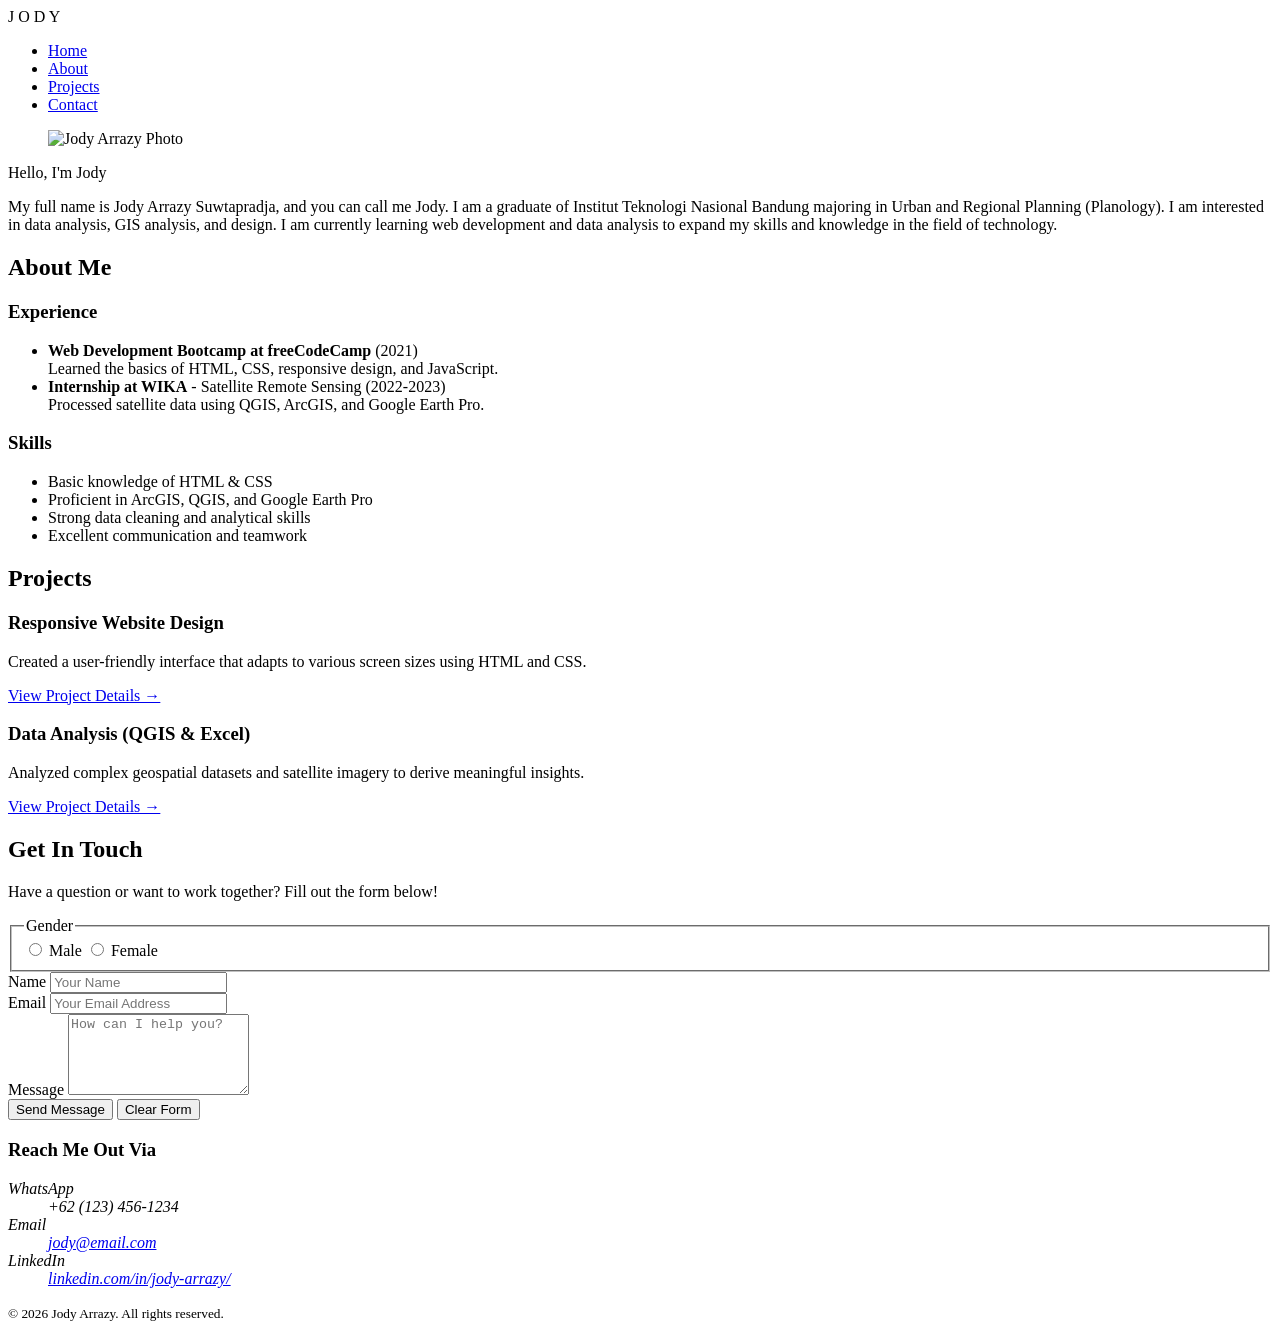
==== docs/index.html @ 4e0180b5 "tidying folder and file naming" ====
<!DOCTYPE html>
<html lang="en">
<head>
    <meta charset="UTF-8">
    <meta name="viewport" content="width=device-width, initial-scale=1.0">
    <title>Portfolio | Jody Arrazy</title>
    
    <link href="https://fonts.googleapis.com/css2?family=Inter:wght@300;400;600;700&display=swap" rel="stylesheet">
    <link href="https://fonts.googleapis.com/css2?family=Playwrite+IE:wght@100..400&display=swap" rel="stylesheet">
    
    <link rel="stylesheet" href="index.css">
</head>

<body>

    <header>
        <div class="logo">J O D Y</div>
        <nav aria-label="Main Navigation">    
            <ul>
                <li><a href="#home">Home</a></li>
                <li><a href="#about">About</a></li>
                <li><a href="#projects">Projects</a></li>
                <li><a href="#contact">Contact</a></li>
            </ul>
        </nav>
    </header>

    <main>
        <section id="home" aria-labelledby="home-heading">
            
            <figure>
                <img src="image.jpg" alt="Jody Arrazy Photo" class="profile-pic">
            </figure>
            <p class="subtitle">Hello, I'm Jody</p>

            <p class="bio-text">
                My full name is Jody Arrazy Suwtapradja, and you can call me Jody. I am a graduate of Institut Teknologi Nasional Bandung majoring in Urban and Regional Planning (Planology). 
                I am interested in data analysis, GIS analysis, and design. I am currently learning web development and 
                data analysis to expand my skills and knowledge in the field of technology.
            </p>
        </section>

        <section id="about" aria-labelledby="about-heading">
            <h2 id="about-heading">About Me</h2>
            <div class="about-container">
                <article class="about-box">
                    <h3>Experience</h3>
                    <ul>
                        <li>
                            <strong>Web Development Bootcamp at freeCodeCamp</strong> (2021)
                            <br>Learned the basics of HTML, CSS, responsive design, and JavaScript.
                        </li>
                        <li>
                            <strong>Internship at WIKA</strong> - Satellite Remote Sensing (2022-2023)
                            <br>Processed satellite data using QGIS, ArcGIS, and Google Earth Pro.
                        </li>
                    </ul>
                </article>

                <article class="about-box">
                    <h3>Skills</h3>
                    <ul>
                        <li>Basic knowledge of HTML & CSS</li>
                        <li>Proficient in ArcGIS, QGIS, and Google Earth Pro</li>
                        <li>Strong data cleaning and analytical skills</li>
                        <li>Excellent communication and teamwork</li>
                    </ul>
                </article>
            </div>
        </section>

        <section id="projects" aria-labelledby="projects-heading">
            <h2 id="projects-heading">Projects</h2>
            <div class="project-grid">
                <article class="project-card">
                    <h3>Responsive Website Design</h3>
                    <p>Created a user-friendly interface that adapts to various screen sizes using HTML and CSS.</p>
                    <a href="#" class="project-link">View Project Details &rarr;</a>
                </article>
                
                <article class="project-card">
                    <h3>Data Analysis (QGIS & Excel)</h3>
                    <p>Analyzed complex geospatial datasets and satellite imagery to derive meaningful insights.</p>
                    <a href="#" class="project-link">View Project Details &rarr;</a>
                </article>
            </div>
        </section>

        <section id="contact" aria-labelledby="contact-heading">
            <h2 id="contact-heading">Get In Touch</h2>
            <div class="contact-wrapper">
                <p>Have a question or want to work together? Fill out the form below!</p>
                
                <form action="#" method="POST">
                    <div class="form-group">
                        <fieldset>
                            <legend>Gender</legend>
                            <label class="radio-group" for="male">
                                <input type="radio" id="male" name="gender" value="male"> Male
                            </label>
                            <label class="radio-group" for="female">
                                <input type="radio" id="female" name="gender" value="female"> Female
                            </label>
                        </fieldset>
                    </div>

                    <div class="form-group">
                        <label for="name">Name</label>
                        <input type="text" id="name" name="name" placeholder="Your Name" required>
                    </div>

                    <div class="form-group">
                        <label for="email">Email</label>
                        <input type="email" id="email" name="email" placeholder="Your Email Address" required>
                    </div>

                    <div class="form-group">
                        <label for="message">Message</label>
                        <textarea id="message" name="message" rows="5" placeholder="How can I help you?" required></textarea>
                    </div>

                    <div class="button-group">
                        <button type="submit">Send Message</button> 
                        <button type="reset">Clear Form</button>
                    </div>
                </form>
            </div>
        </section>
    </main>

    <footer>
        <div class="footer-content">
            <h3>Reach Me Out Via</h3>
            <address>
                <dl class="contact-list">
                    <div class="contact-item">
                        <dt>WhatsApp</dt>
                        <dd>+62 (123) 456-1234</dd>
                    </div>
                    <div class="contact-item">
                        <dt>Email</dt>
                        <dd><a href="mailto:jody@email.com">jody@email.com</a></dd>
                    </div>
                    <div class="contact-item">
                        <dt>LinkedIn</dt>
                        <dd><a href="https://linkedin.com/in/jody-arrazy/" target="_blank" rel="noopener noreferrer">linkedin.com/in/jody-arrazy/</a></dd>
                    </div>
                </dl>
            </address>
        </div>
        <p class="copyright"><small>&copy; 2026 Jody Arrazy. All rights reserved.</small></p>
    </footer>

</body>
</html>
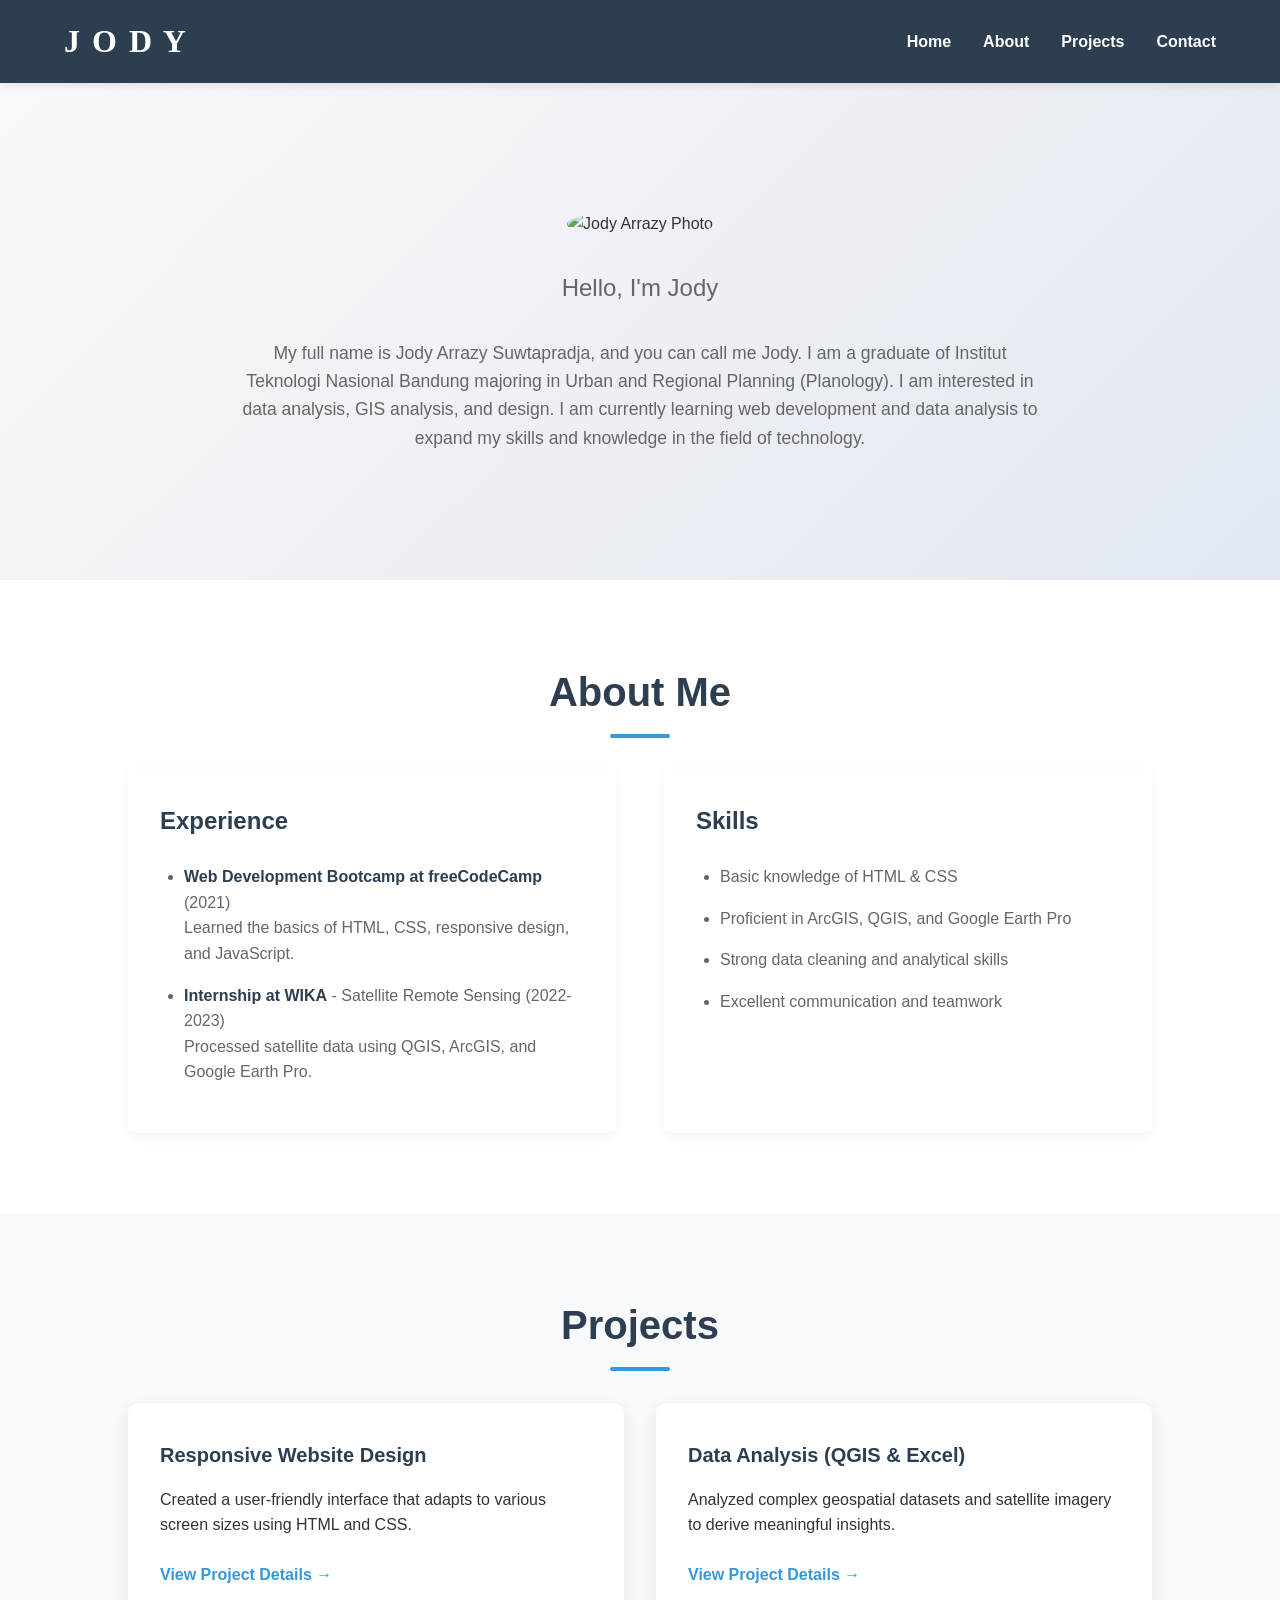
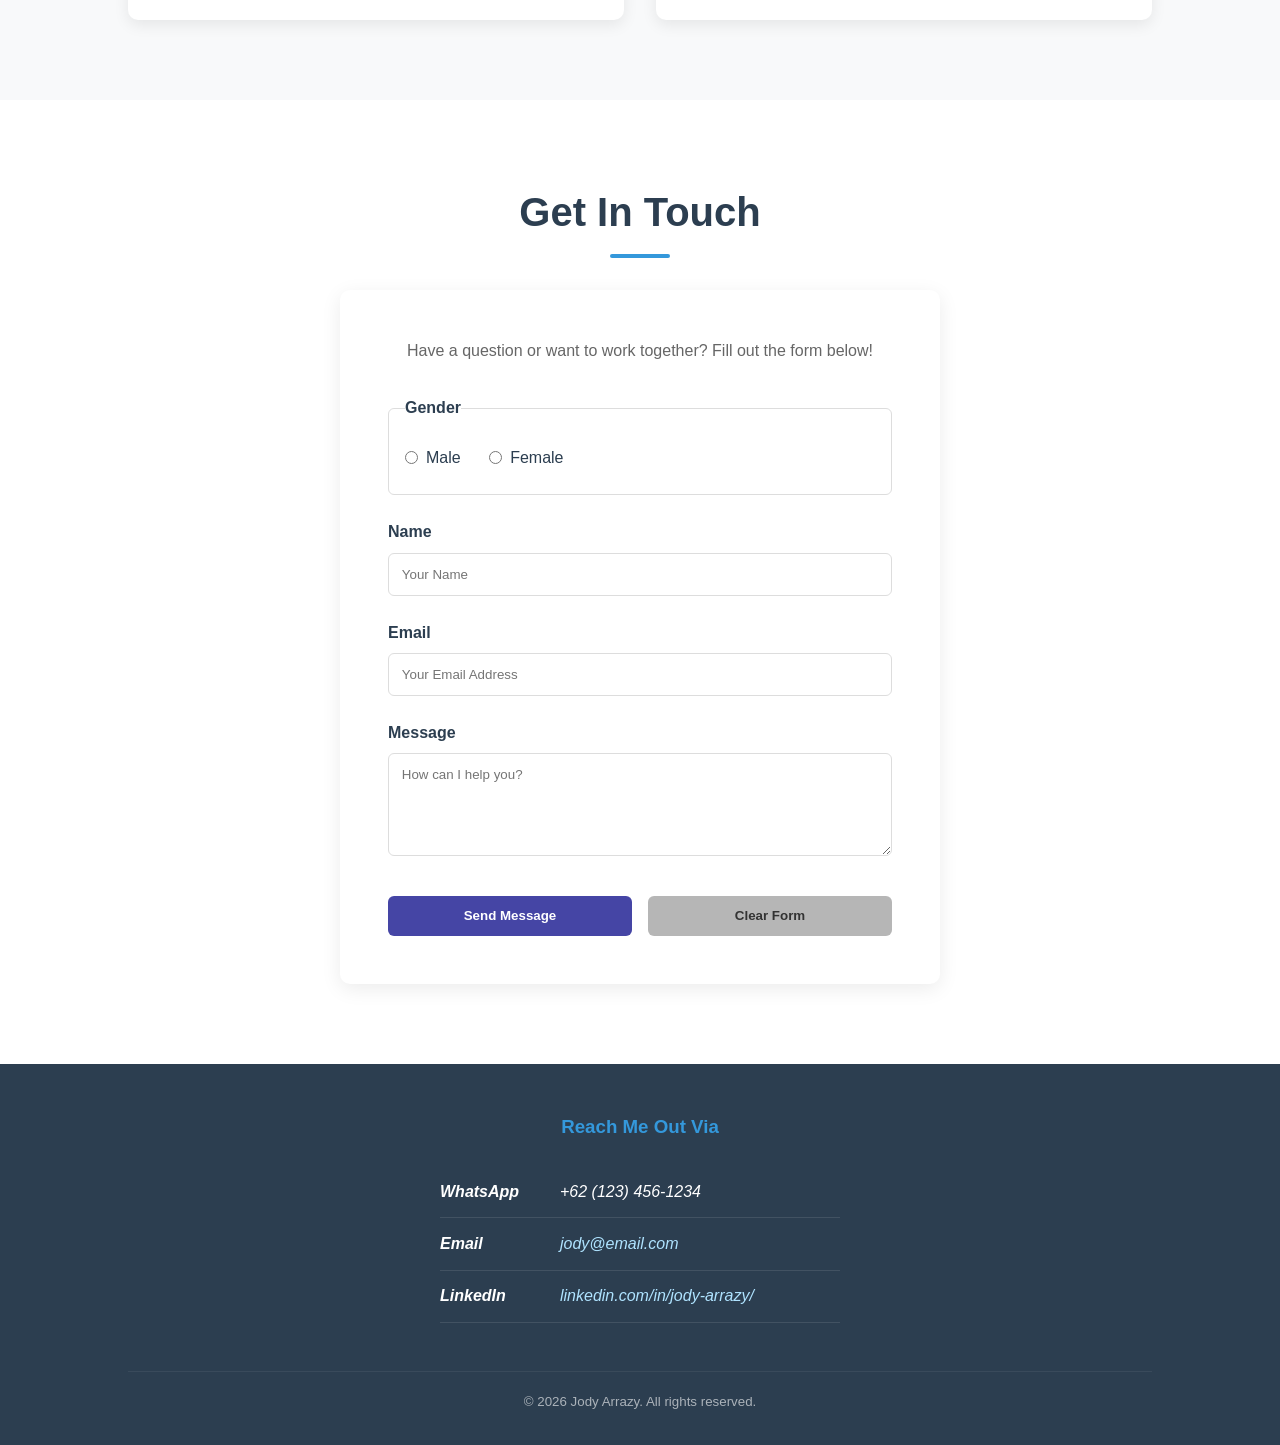
==== commit 6bebf909: "update link index.css" ====
--- a/docs/index.html
+++ b/docs/index.html
@@ -8,7 +8,7 @@
     <link href="https://fonts.googleapis.com/css2?family=Inter:wght@300;400;600;700&display=swap" rel="stylesheet">
     <link href="https://fonts.googleapis.com/css2?family=Playwrite+IE:wght@100..400&display=swap" rel="stylesheet">
     
-    <link rel="stylesheet" href="index.css">
+    <link rel="stylesheet" href="css/index.css">
 </head>
 
 <body>
--- a/docs/css/index.css
+++ b/docs/css/index.css
@@ -0,0 +1,425 @@
+/* --- GLOBAL THEME & VARIABLES --- */
+:root {
+    --primary-color: #2c3e50;
+    --secondary-color: #3498db;
+    --bg-light: #f8f9fa;
+    --bg-white: #ffffff;
+    --text-main: #333333;
+    --text-muted: #666666;
+    --transition: all 0.3s ease;
+}
+
+* {
+    box-sizing: border-box;
+    margin: 0;
+    padding: 0;
+}
+
+html {
+  scroll-behavior: smooth;
+}
+
+body {
+    font-family: 'Inter', sans-serif;
+    line-height: 1.6;
+    color: var(--text-main);
+    background-color: var(--bg-white);
+}
+
+/* --- Header dan Navigasi --- */
+header {
+    background-color: var(--primary-color);
+    color: white;
+    padding: 1rem 5%;
+    display: flex;
+    justify-content: space-between;
+    align-items: center;
+    position: sticky;
+    top: 0;
+    z-index: 1000;
+    box-shadow: 0 2px 10px rgba(0,0,0,0.1);
+}
+
+.logo {
+    font-family:'playwrite IE', serif;
+    font-weight: 700;
+    font-size: 2rem;
+    letter-spacing: 2px;
+}
+
+nav ul {
+    list-style: none;
+    display: flex;
+    gap: 2rem;
+}
+
+nav a {
+    color: white;
+    text-decoration: none;
+    font-weight: 600;
+    transition: var(--transition);
+}
+
+nav a:hover {
+    color: var(--secondary-color);
+}
+
+/* --- Section --- */
+section {
+    padding: 5rem 10%;
+}
+
+h2 {
+    font-size: 2.5rem;
+    color: var(--primary-color);
+    margin-bottom: 2rem;
+    text-align: center;
+    position: relative;
+}
+
+h2::after {
+    content: '';
+    display: block;
+    width: 60px;
+    height: 4px;
+    background: var(--secondary-color);
+    margin: 10px auto 0;
+    border-radius: 2px;
+}
+
+/* --- Styling Home page --- */
+#home {
+    background: linear-gradient(135deg, var(--bg-light) 0%, #e2e8f0 100%);
+    text-align: center;
+    padding: 8rem 10%;
+}
+
+#home h1 {
+    font-size: 3.5rem;
+    color: var(--primary-color);
+    margin-bottom: 0.5rem;
+}
+
+.subtitle {
+    font-size: 1.5rem;
+    color: var(--text-muted);
+    margin-bottom: 2rem;
+}
+
+.profile-pic {
+    width: 220px;
+    height: 220px;
+    border-radius: 50%;
+    object-fit: cover;
+    margin-bottom: 2rem;
+}
+
+.bio-text {
+    max-width: 800px;
+    margin: 0 auto;
+    font-size: 1.1rem;
+    color: var(--text-muted);
+}
+
+/* --- Bagian About me --- */
+.about-container {
+    display: flex;
+    gap: 3rem;
+    flex-wrap: wrap;
+}
+
+.about-box {
+    flex: 1;
+    min-width: 300px;
+    background: var(--bg-white);
+    padding: 2rem;
+    border-radius: 10px;
+    box-shadow: 0 4px 15px rgba(0,0,0,0.05);
+}
+
+.about-box h3 {
+    color: var(--primary-color);
+    margin-bottom: 1.5rem;
+    font-size: 1.5rem;
+}
+
+.about-box ul {
+    padding-left: 1.5rem;
+    color: var(--text-muted);
+}
+
+.about-box li { margin-bottom: 1rem; }
+.about-box li strong { color: var(--primary-color); }
+
+/* --- Bagian Projects --- */
+#projects {
+    background-color: var(--bg-light);
+}
+
+.project-grid {
+    display: grid;
+    grid-template-columns: repeat(auto-fit, minmax(300px, 1fr));
+    gap: 2rem;
+}
+
+.project-card {
+    background: var(--bg-white);
+    padding: 2rem;
+    border-radius: 10px;
+    box-shadow: 0 5px 15px rgba(0,0,0,0.08);
+    transition: var(--transition);
+    border-top: 4px solid transparent;
+}
+
+.project-card:hover {
+    transform: translateY(-10px);
+    border-top: 4px solid var(--secondary-color);
+    box-shadow: 0 15px 30px rgba(0,0,0,0.15);
+}
+
+.project-card h3 {
+    font-size: 1.25rem;
+    color: var(--primary-color);
+    margin-bottom: 1rem;
+}
+
+.project-link {
+    display: inline-block;
+    margin-top: 1.5rem;
+    color: var(--secondary-color);
+    text-decoration: none;
+    font-weight: 600;
+    transition: var(--transition);
+}
+
+.project-link:hover {
+    color: var(--primary-color);
+}
+
+/* --- Bagian contact --- */
+.contact-wrapper {
+    max-width: 600px;
+    margin: 0 auto;
+    background: var(--bg-white);
+    padding: 3rem;
+    border-radius: 10px;
+    box-shadow: 0 5px 20px rgba(0,0,0,0.08);
+}
+
+.contact-wrapper p {
+    text-align: center;
+    margin-bottom: 2rem;
+    color: var(--text-muted);
+}
+
+.form-group {
+    margin-bottom: 1.5rem;
+}
+
+label, legend {
+    display: block;
+    font-weight: 600;
+    margin-bottom: 0.5rem;
+    color: var(--primary-color);
+}
+
+fieldset {
+    border: 1px solid #ddd;
+    padding: 1rem;
+    border-radius: 6px;
+}
+
+.radio-group {
+    display: inline-flex;
+    align-items: center;
+    margin-right: 1.5rem;
+    font-weight: normal;
+}
+
+.radio-group input { margin-right: 0.5rem; }
+
+input[type="text"],
+input[type="email"],
+textarea {
+    width: 100%;
+    padding: 0.8rem;
+    border: 1px solid #ddd;
+    border-radius: 6px;
+    font-family: inherit;
+    transition: var(--transition);
+}
+
+input:focus,
+textarea:focus {
+    outline: none;
+    border-color: var(--secondary-color);
+    box-shadow: 0 0 0 3px rgba(52, 152, 219, 0.2);
+}
+
+.button-group {
+    display: flex;
+    gap: 1rem;
+    margin-top: 2rem;
+}
+
+button {
+    padding: 0.8rem 1.5rem;
+    border: none;
+    border-radius: 6px;
+    font-weight: 600;
+    cursor: pointer;
+    transition: var(--transition);
+    flex: 1;
+}
+
+button[type="submit"] {
+    background: rgb(69, 69, 165);
+    color: white;
+}
+
+button[type="submit"]:hover {
+    background: #7b29b9;
+    transform: translateY(-2px);
+}
+
+button[type="reset"] {
+    background: rgba(138, 138, 138, 0.618);
+    color: var(--text-main);
+}
+
+button[type="reset"]:hover {
+    background: #7b29b9;
+    transform: translateY(-2px);
+}
+
+/* --- Footer dan Deskripsi --- */
+footer {
+    background: var(--primary-color);
+    color: white;
+    padding: 3rem 10% 2rem;
+}
+
+.footer-content {
+    text-align: center;
+    max-width: 400px;
+    margin: 0 auto;
+}
+
+.footer-content h3 {
+    margin-bottom: 1.5rem;
+    color: var(--secondary-color);
+}
+
+.contact-list {
+    text-align: left;
+}
+
+.contact-item {
+    display: flex;
+    padding: 0.8rem 0;
+    border-bottom: 1px solid rgba(255,255,255,0.1);
+}
+
+.contact-item dt {
+    width: 120px;
+    font-weight: 600;
+}
+
+.contact-item dd {
+    margin: 0;
+    flex: 1;
+}
+
+.contact-item a {
+    color: rgb(175, 227, 255);
+    text-decoration: none;
+    transition: var(--transition);
+}
+
+.contact-item a:hover {
+    color: rgb(207, 181, 59);
+}
+
+.copyright {
+    text-align: center;
+    margin-top: 3rem;
+    opacity: 0.6;
+    border-top: 1px solid rgba(255,255,255,0.1);
+    padding-top: 1rem;
+}
+
+/* Buat tablet */
+@media screen and (max-width: 768px) {
+    header {
+        flex-direction: column;
+        gap: 1rem;
+        padding: 1rem 5%;
+    }
+    
+    nav ul {
+        gap: 1.5rem;
+        flex-wrap: wrap;
+        justify-content: center;
+    }
+
+    section {
+        padding: 4rem 5%;
+    }
+
+    #home {
+        padding: 6rem 5% 4rem;
+    }
+
+    #home h1 {
+        font-size: 2.8rem;
+    }
+
+    h2 {
+        font-size: 2.2rem;
+    }
+
+    .about-container {
+        flex-direction: column;
+        gap: 2rem;
+    }
+}
+
+/* Buat hp (max-width: 480px) */
+@media screen and (max-width: 480px) {
+    #home h1 {
+        font-size: 2.2rem;
+    }
+
+    .subtitle {
+        font-size: 1.2rem;
+    }
+
+    .profile-pic {
+        width: 180px;
+        height: 180px;
+    }
+
+    .contact-wrapper {
+        padding: 2rem 1.5rem;
+    }
+
+    .button-group {
+        flex-direction: column;
+    }
+
+    .contact-item {
+        flex-direction: column;
+        gap: 0.2rem;
+    }
+
+    .contact-item dt {
+        width: auto;
+        color: var(--secondary-color);
+    }
+}
+
+@media screen and (prefers-reduced-motion: reduce) {
+  html {
+    scroll-behavior: auto;
+  }
+}
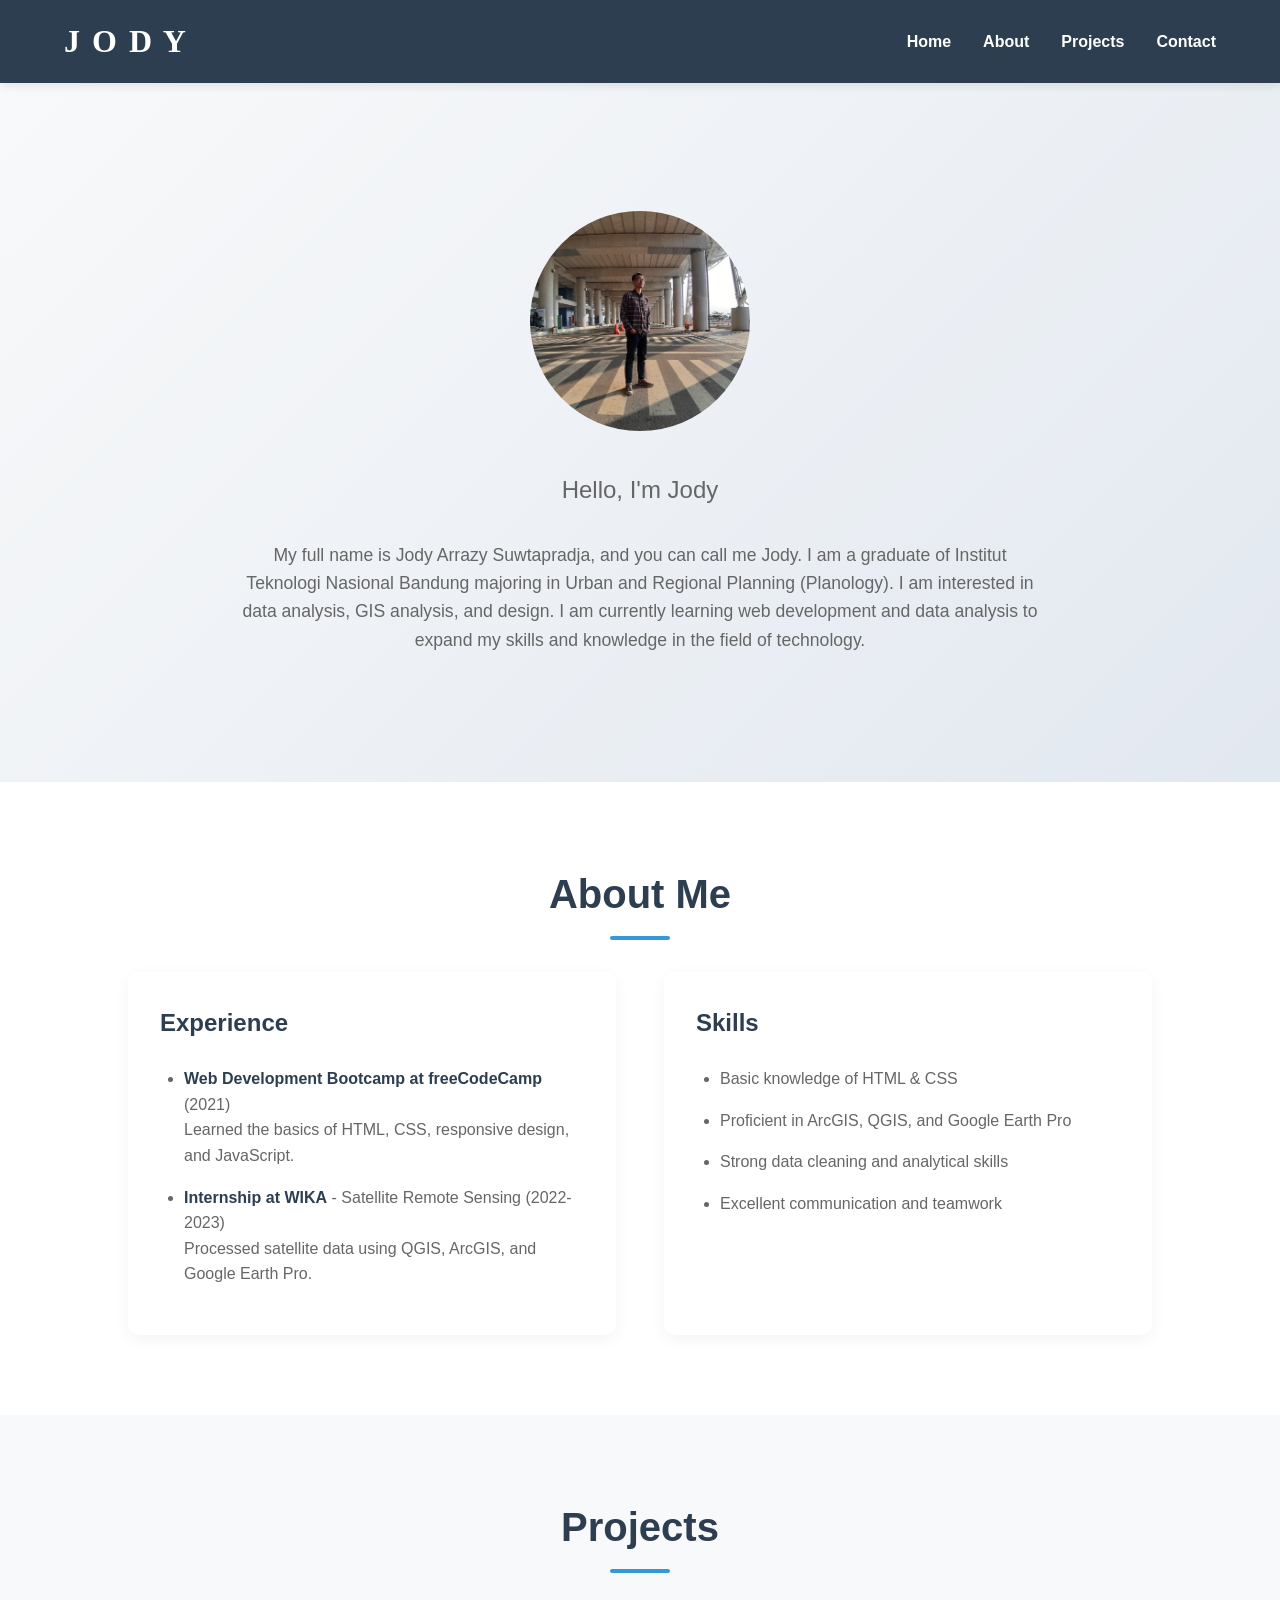
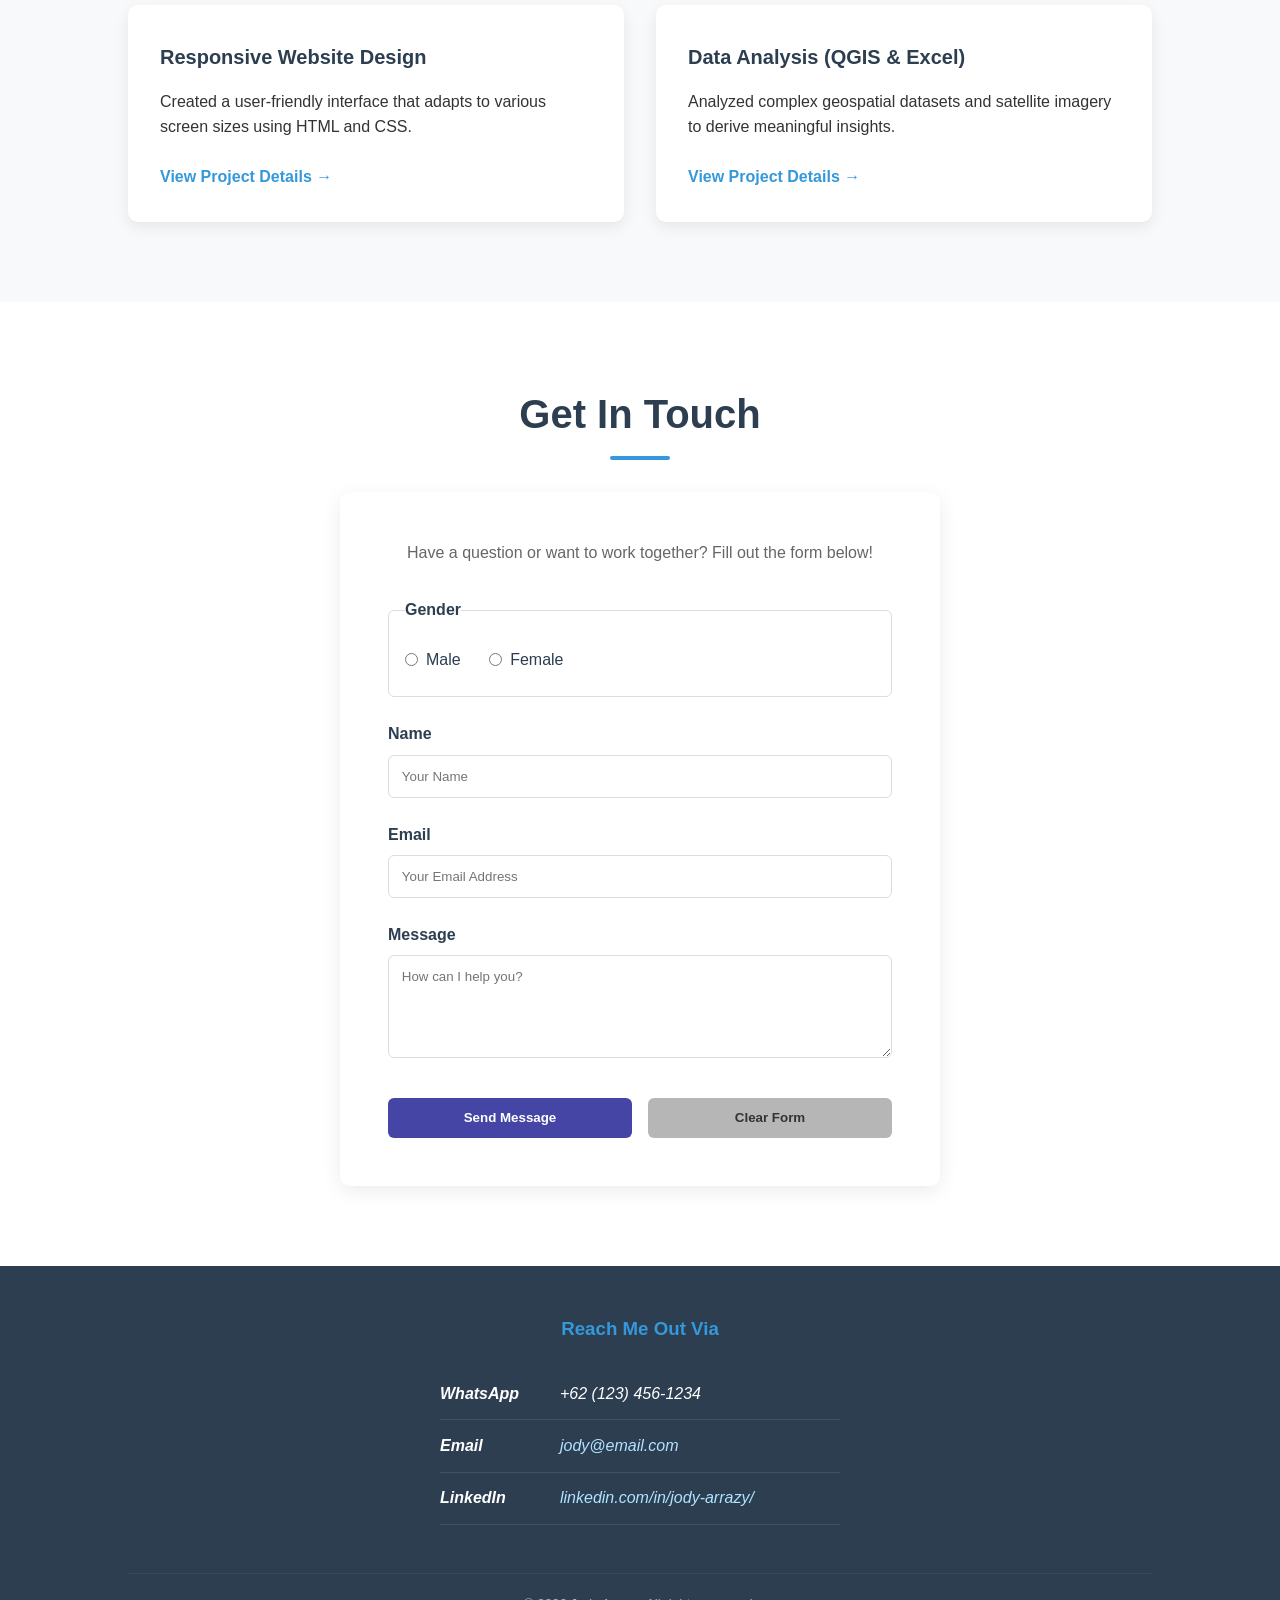
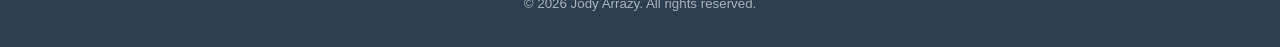
==== commit 231c892c: "update profile image" ====
--- a/docs/index.html
+++ b/docs/index.html
@@ -29,7 +29,7 @@
         <section id="home" aria-labelledby="home-heading">
             
             <figure>
-                <img src="image.jpg" alt="Jody Arrazy Photo" class="profile-pic">
+                <img src="assets/image.jpg" alt="Jody Arrazy Photo" class="profile-pic">
             </figure>
             <p class="subtitle">Hello, I'm Jody</p>
 
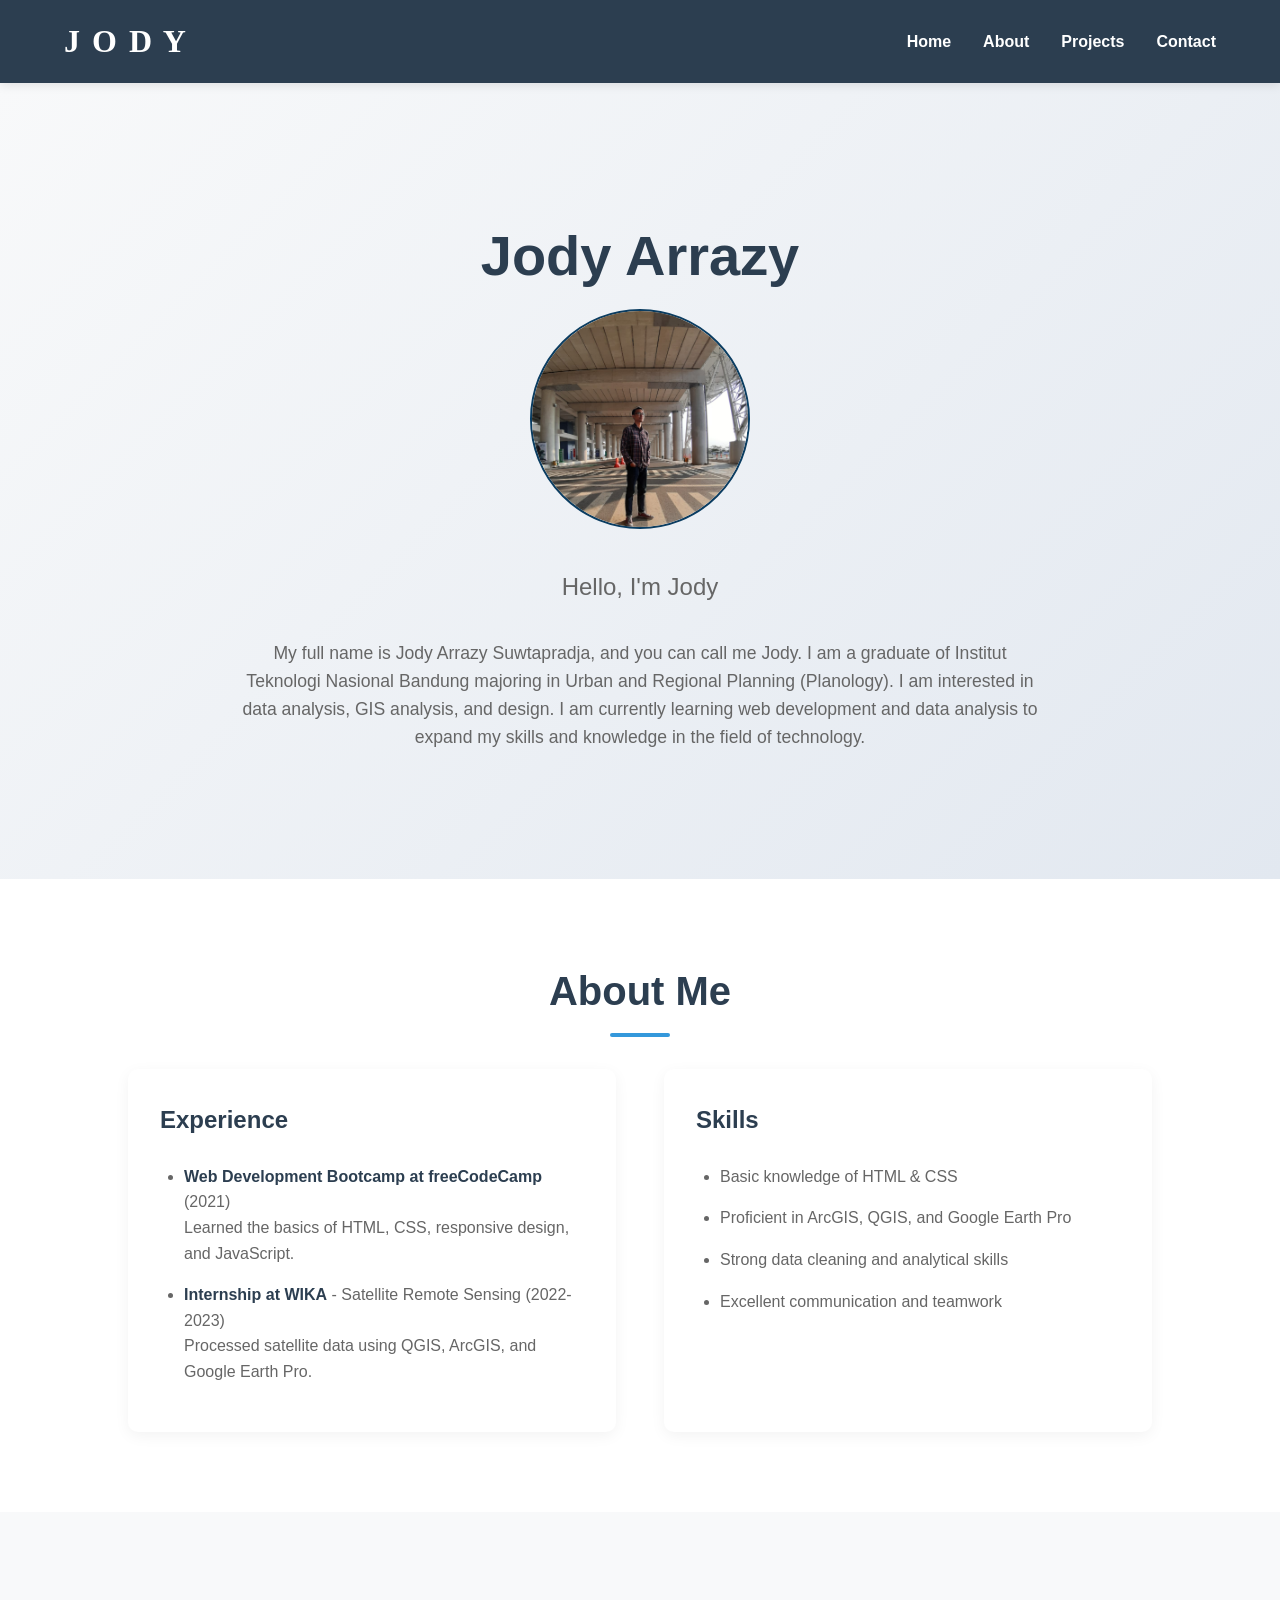
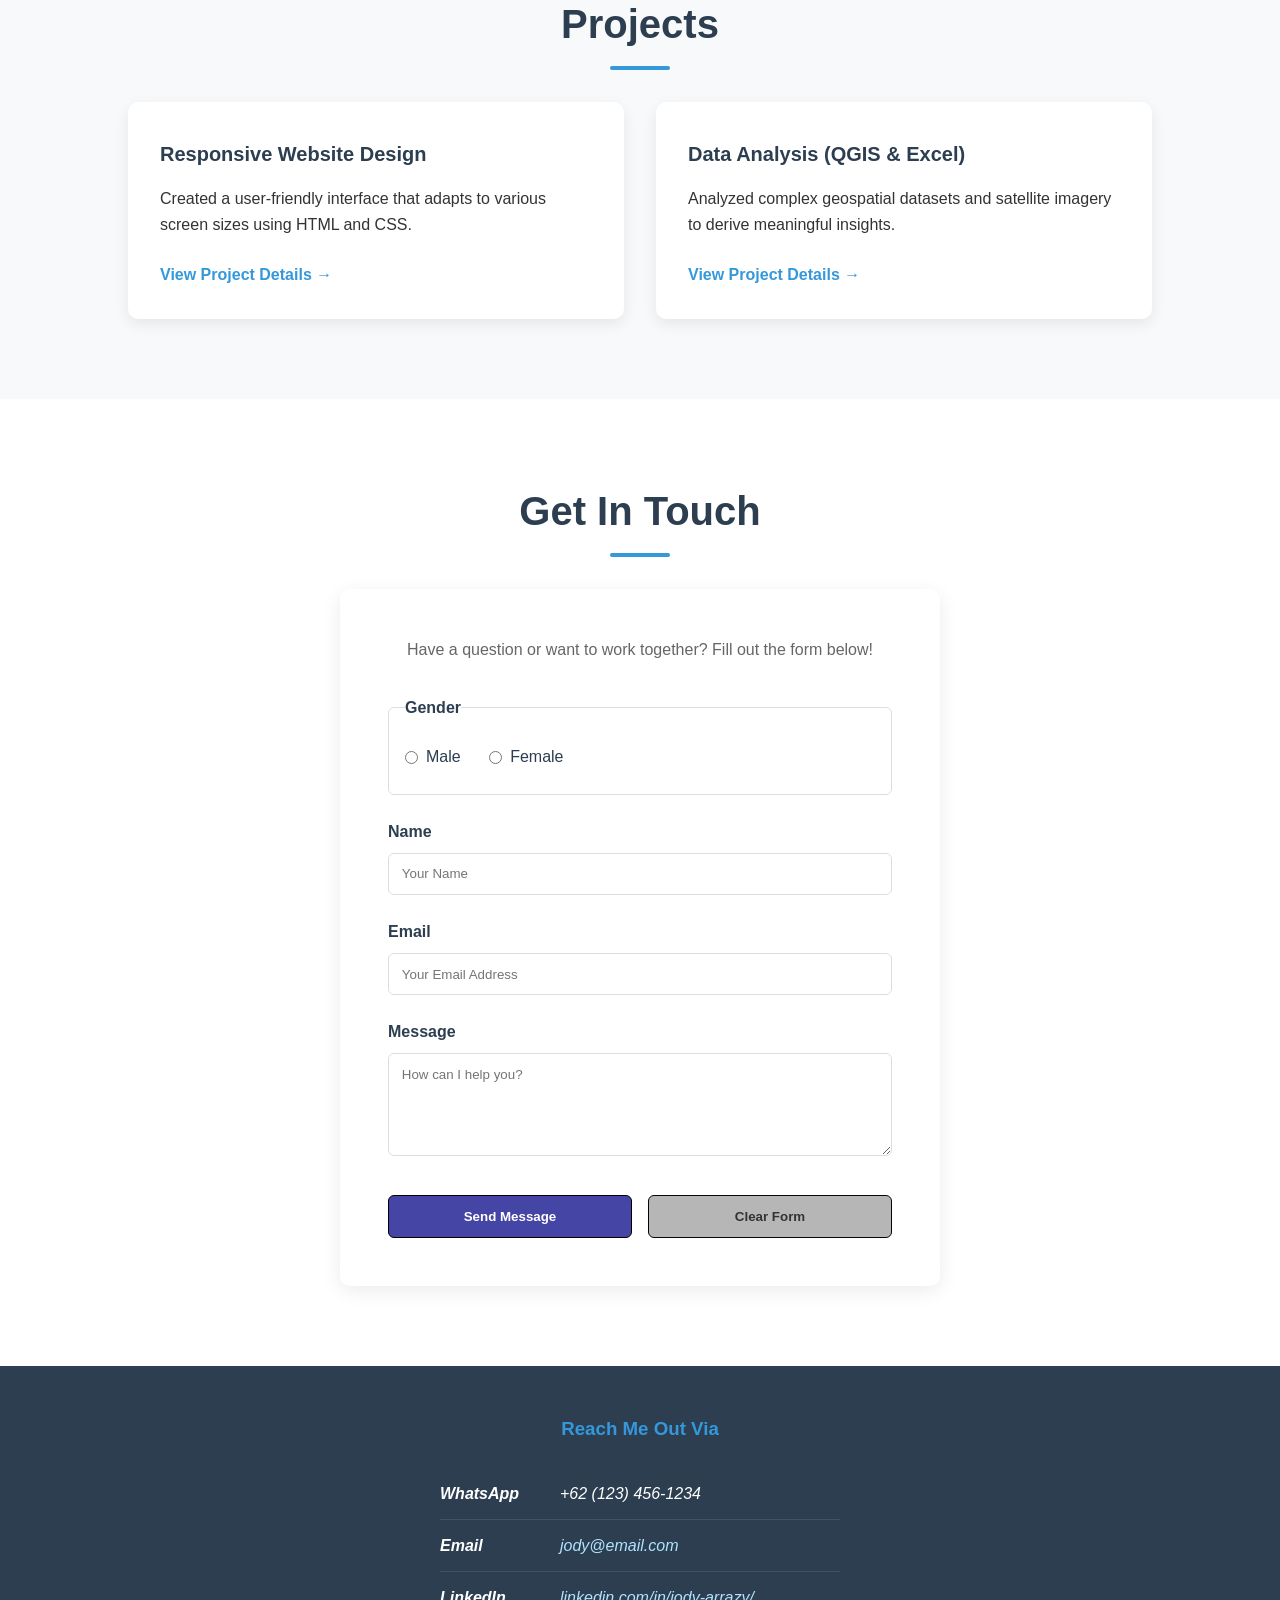
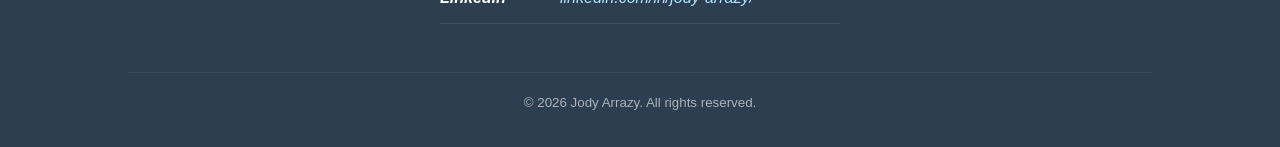
==== commit bbeb72ca: "upload new folder updating with new folder" ====
--- a/docs/index.html
+++ b/docs/index.html
@@ -26,8 +26,8 @@
     </header>
 
     <main>
-        <section id="home" aria-labelledby="home-heading">
-            
+        <section id="home" aria-labelledby="home-heading" >
+            <h1 id="home-heading">Jody Arrazy</h1>
             <figure>
                 <img src="assets/image.jpg" alt="Jody Arrazy Photo" class="profile-pic">
             </figure>
--- a/docs/css/index.css
+++ b/docs/css/index.css
@@ -111,7 +111,9 @@
     height: 220px;
     border-radius: 50%;
     object-fit: cover;
+    object-position: top;
     margin-bottom: 2rem;
+    border: 2px solid #0b3d61;
 }
 
 .bio-text {
@@ -275,6 +277,7 @@
 button[type="submit"] {
     background: rgb(69, 69, 165);
     color: white;
+    border: 1px solid #000000;
 }
 
 button[type="submit"]:hover {
@@ -285,6 +288,7 @@
 button[type="reset"] {
     background: rgba(138, 138, 138, 0.618);
     color: var(--text-main);
+    border: 1px solid #080404;
 }
 
 button[type="reset"]:hover {
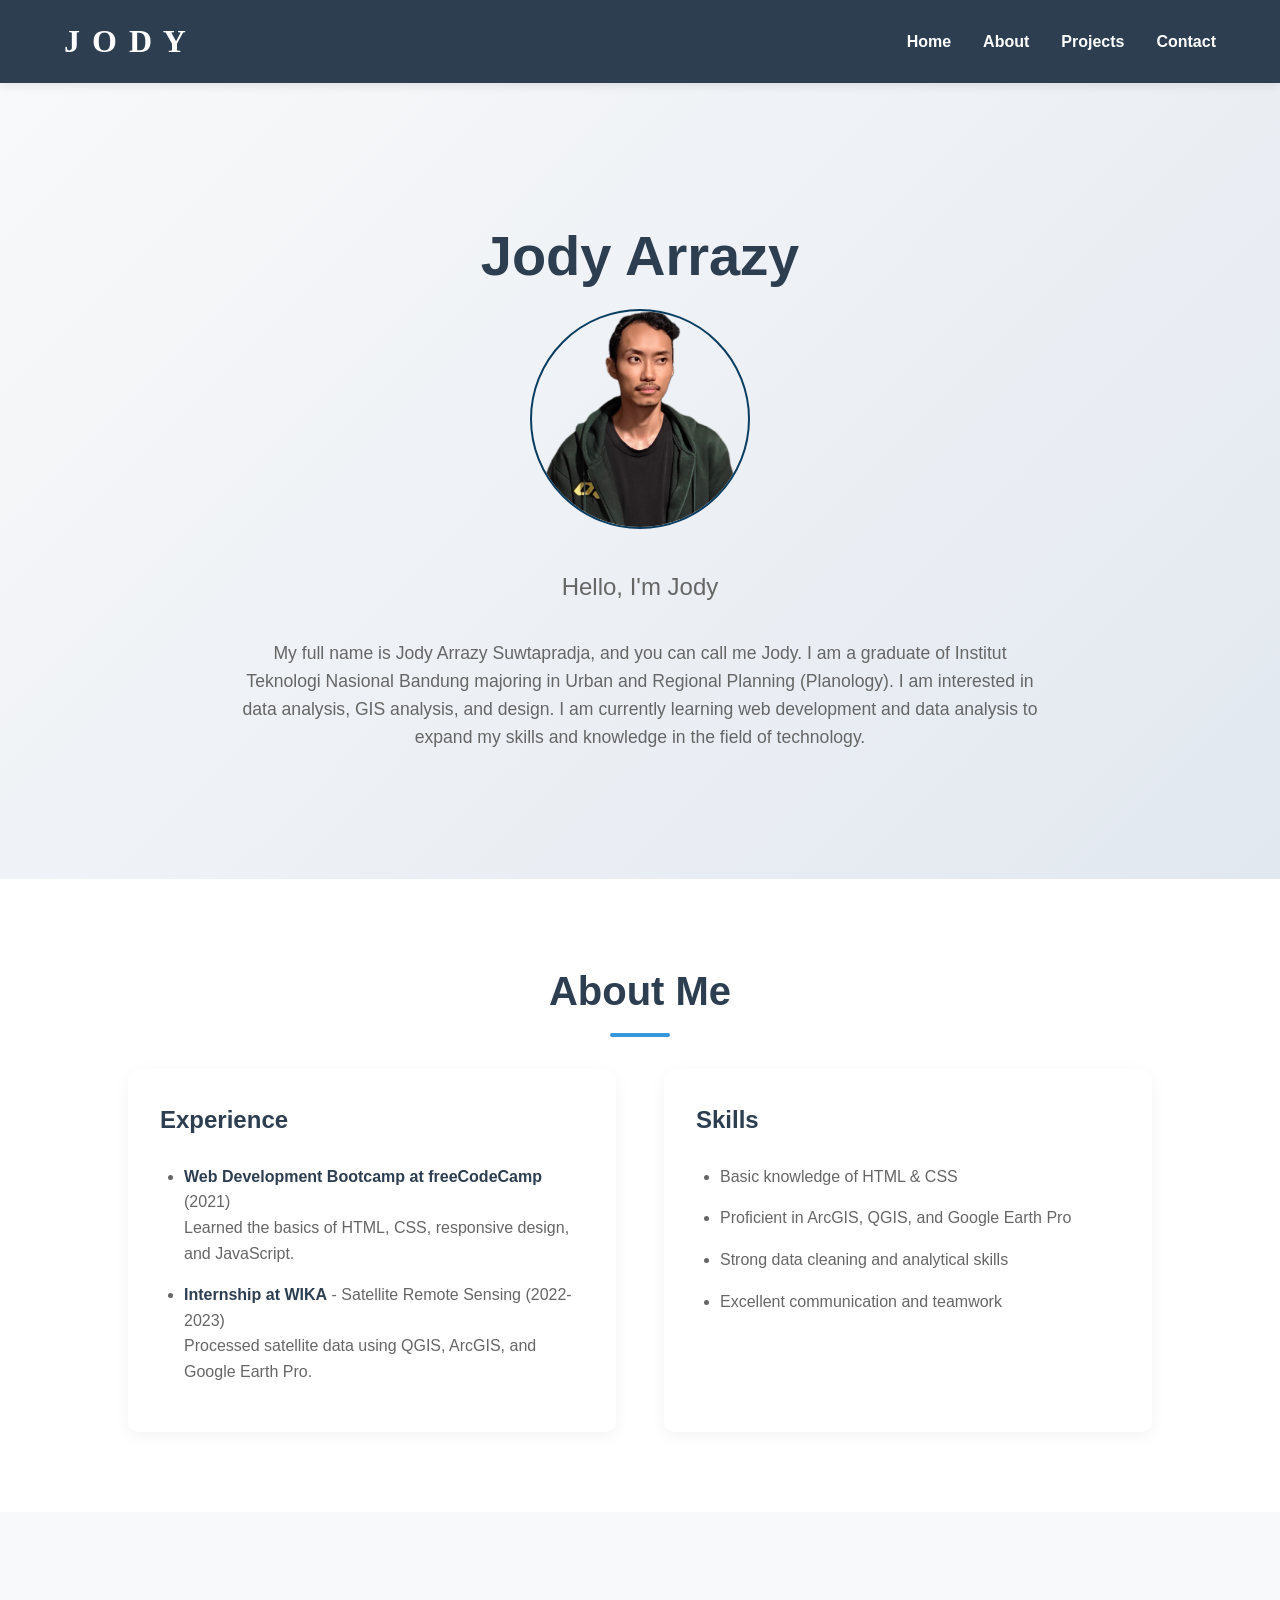
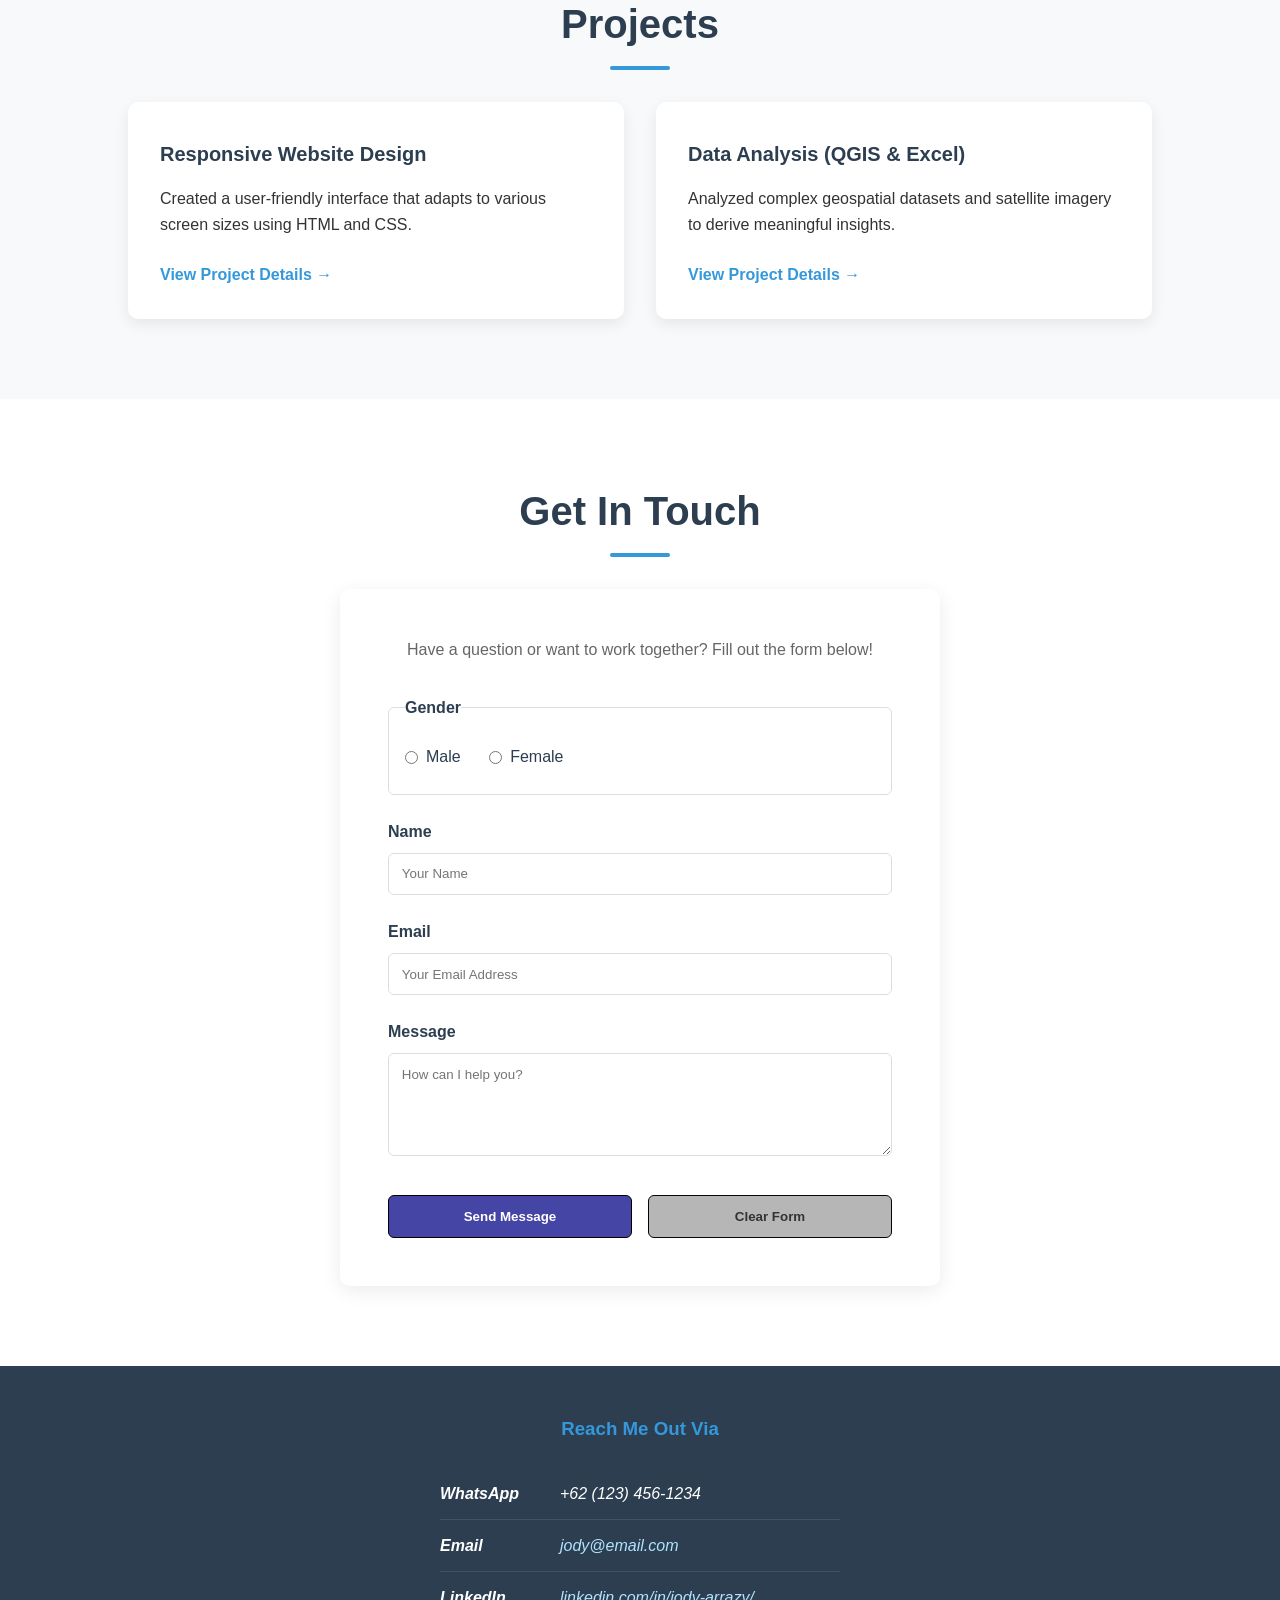
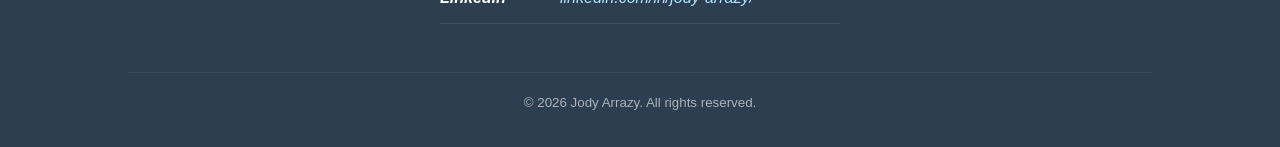
==== commit a4cad4d1: "Rename index.html to docs/index.html" ====
--- a/docs/index.html
+++ b/docs/index.html
@@ -29,7 +29,7 @@
         <section id="home" aria-labelledby="home-heading" >
             <h1 id="home-heading">Jody Arrazy</h1>
             <figure>
-                <img src="assets/image.jpg" alt="Jody Arrazy Photo" class="profile-pic">
+                <img src="assets/image_profil.png" alt="Jody Arrazy Photo" class="profile-pic">
             </figure>
             <p class="subtitle">Hello, I'm Jody</p>
 
@@ -152,4 +152,4 @@
     </footer>
 
 </body>
-</html>+</html>
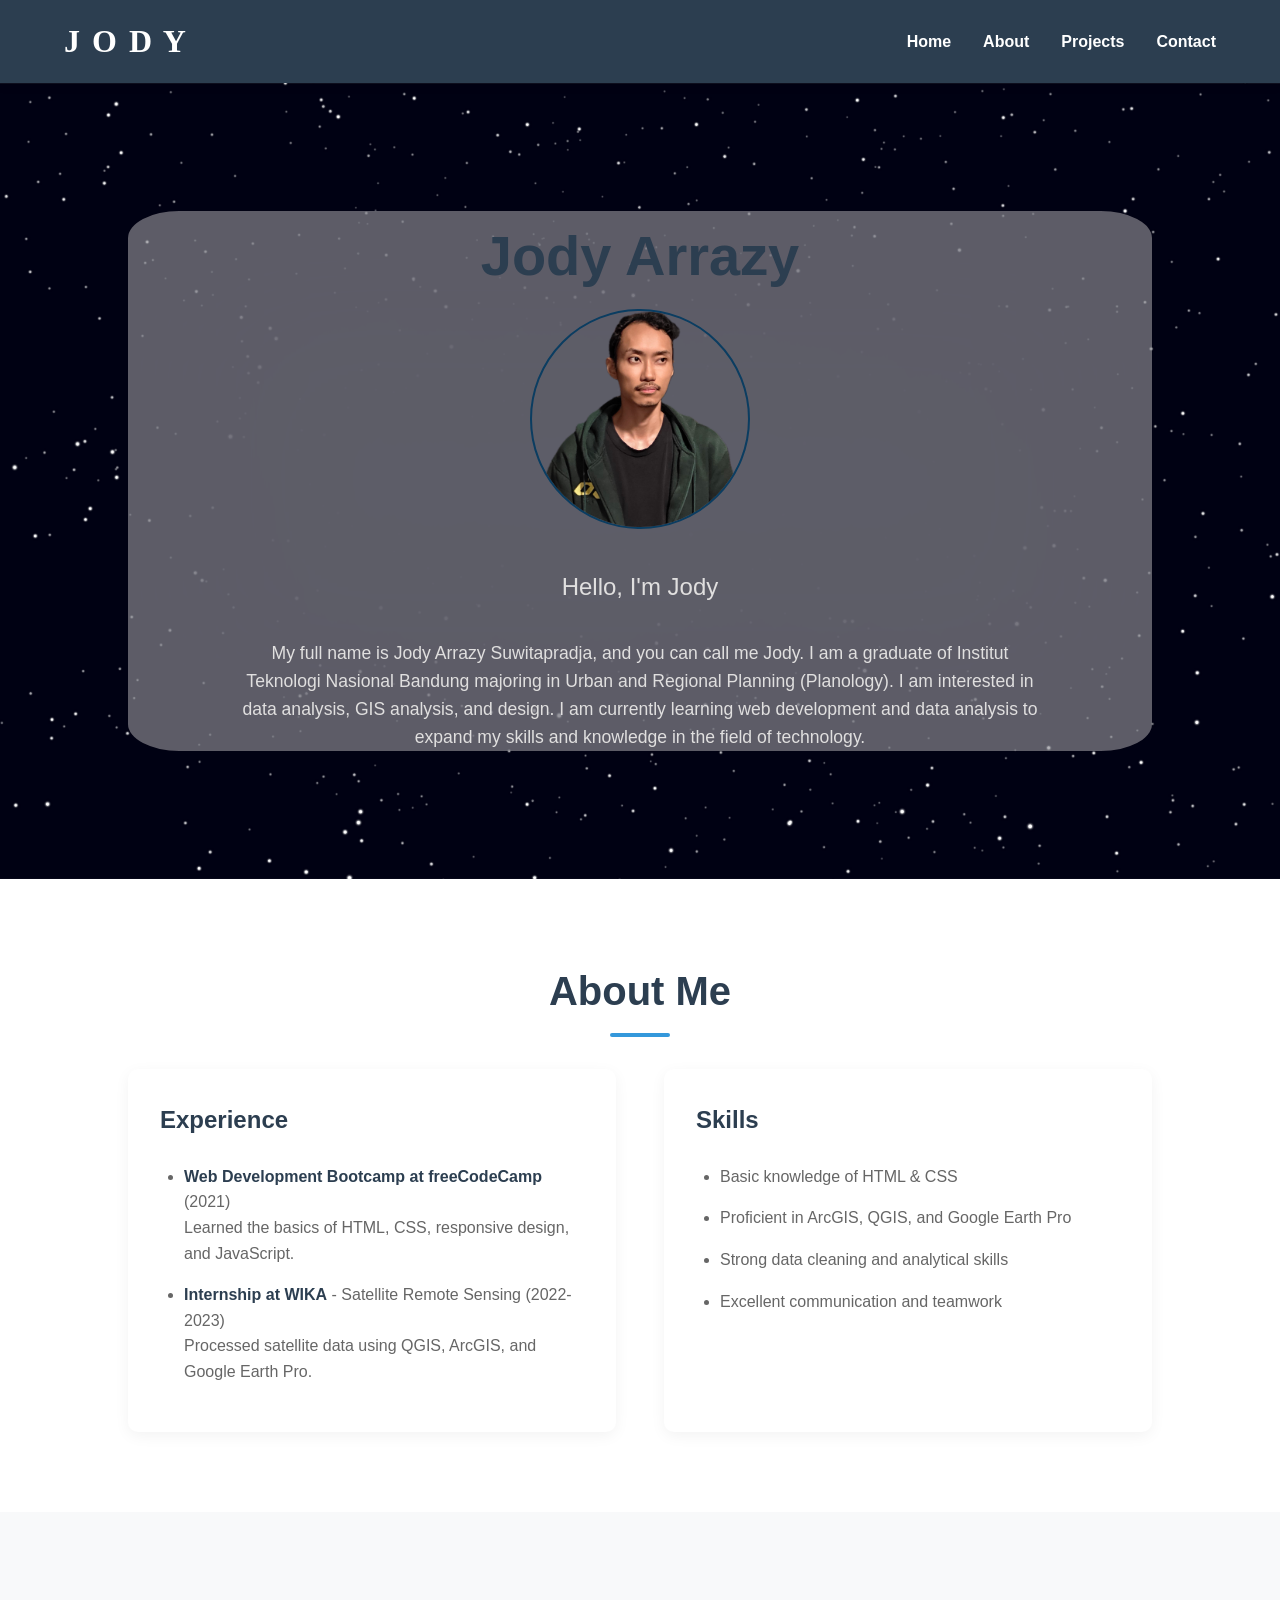
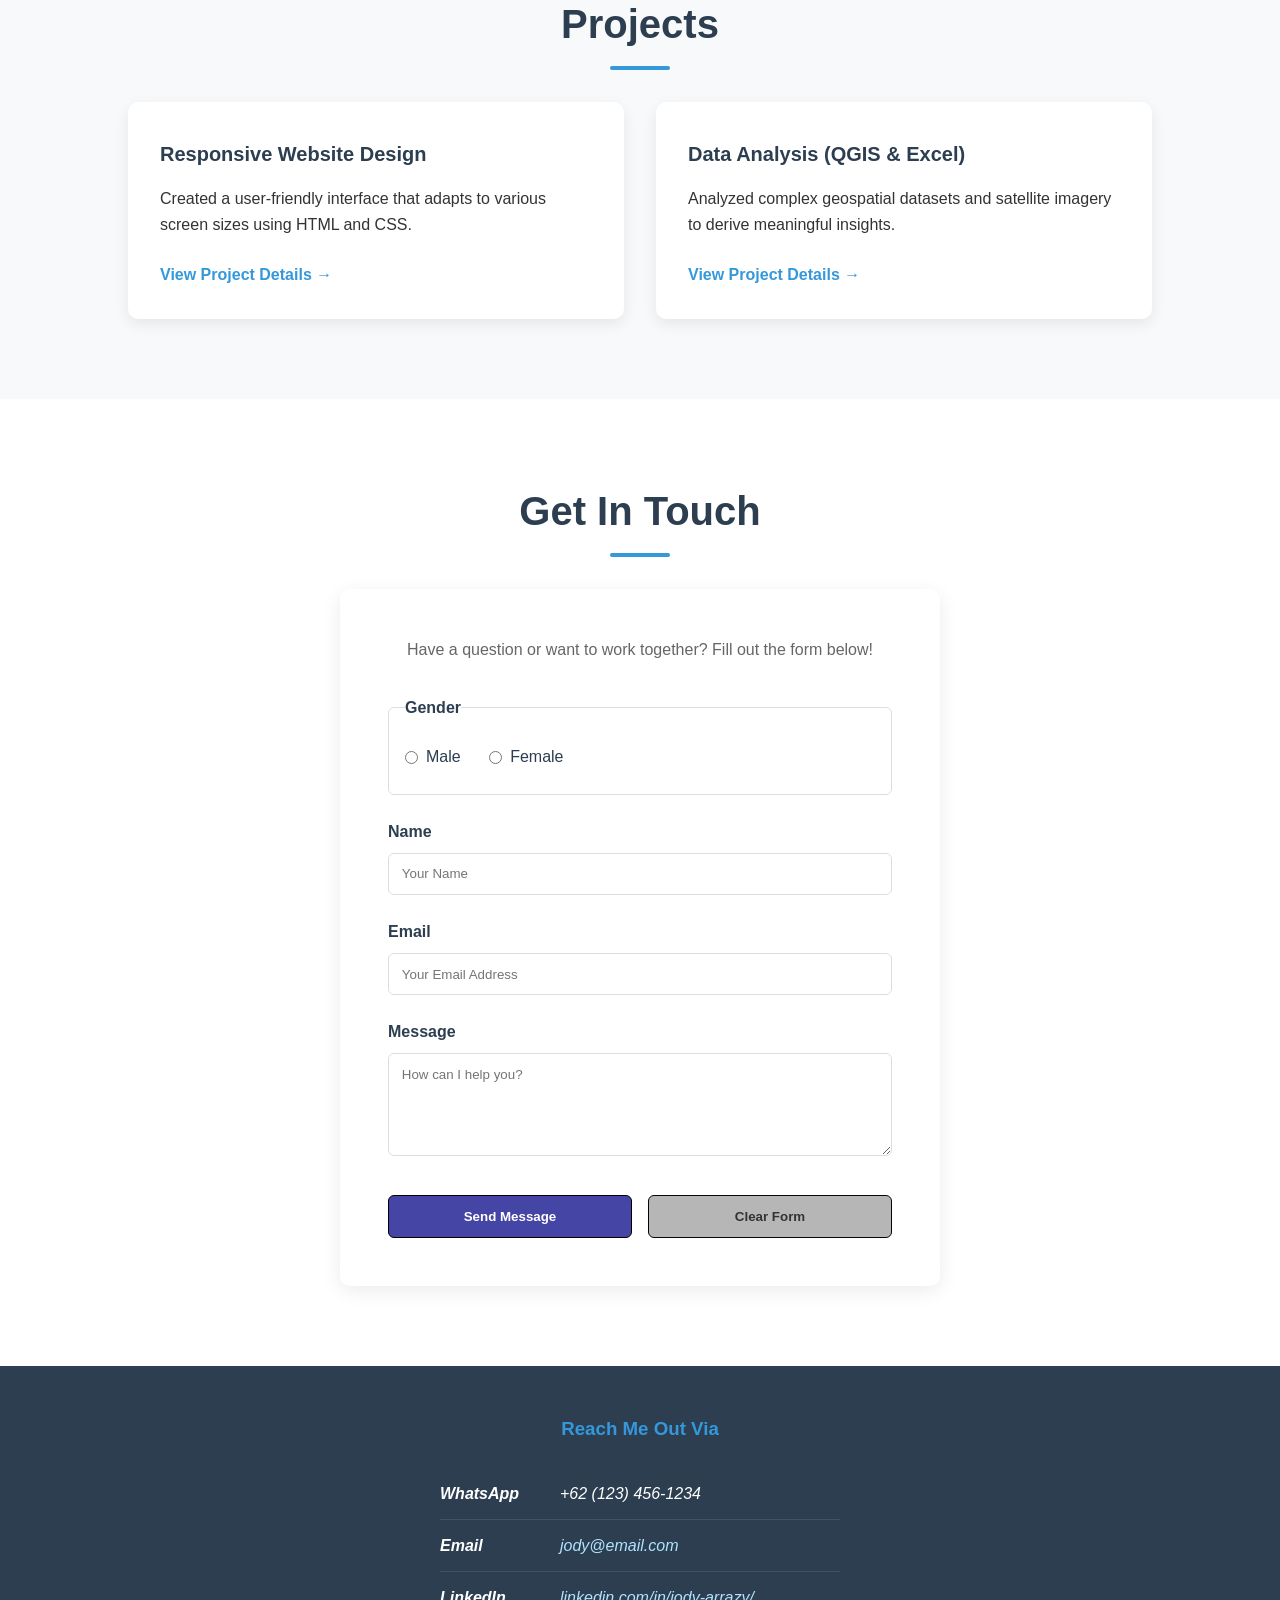
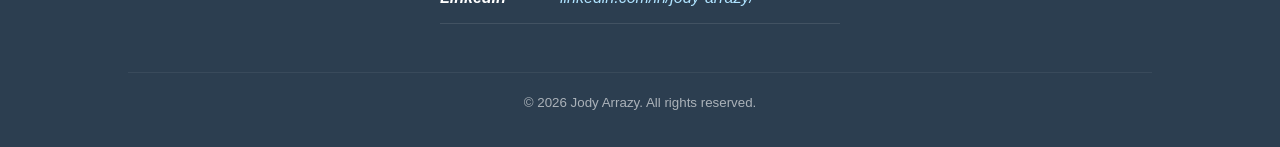
==== commit 4ef78863: "updating css and html file from input suggestion" ====
--- a/docs/index.html
+++ b/docs/index.html
@@ -27,6 +27,7 @@
 
     <main>
         <section id="home" aria-labelledby="home-heading" >
+            <div class="glass-box">
             <h1 id="home-heading">Jody Arrazy</h1>
             <figure>
                 <img src="assets/image_profil.png" alt="Jody Arrazy Photo" class="profile-pic">
@@ -34,10 +35,11 @@
             <p class="subtitle">Hello, I'm Jody</p>
 
             <p class="bio-text">
-                My full name is Jody Arrazy Suwtapradja, and you can call me Jody. I am a graduate of Institut Teknologi Nasional Bandung majoring in Urban and Regional Planning (Planology). 
+                My full name is Jody Arrazy Suwitapradja, and you can call me Jody. I am a graduate of Institut Teknologi Nasional Bandung majoring in Urban and Regional Planning (Planology). 
                 I am interested in data analysis, GIS analysis, and design. I am currently learning web development and 
                 data analysis to expand my skills and knowledge in the field of technology.
             </p>
+            </div>
         </section>
 
         <section id="about" aria-labelledby="about-heading">
@@ -152,4 +154,4 @@
     </footer>
 
 </body>
-</html>
+</html>
--- a/docs/css/index.css
+++ b/docs/css/index.css
@@ -89,9 +89,14 @@
 
 /* --- Styling Home page --- */
 #home {
-    background: linear-gradient(135deg, var(--bg-light) 0%, #e2e8f0 100%);
     text-align: center;
     padding: 8rem 10%;
+    background-image: url(../assets/background.jpg);
+    background-size: cover;
+    background-position: center;
+    background-repeat: no-repeat;
+    text-align: center;
+    pad: 8rem 10%;
 }
 
 #home h1 {
@@ -100,9 +105,18 @@
     margin-bottom: 0.5rem;
 }
 
+.glass-box {
+  width: 100%;
+  height: auto;
+  background: rgba(243, 241, 241, 0.379);
+  backdrop-filter: blur(100px);
+  -webkit-backdrop-filter: blur(50px);
+  border-radius: 5%;
+}
+
 .subtitle {
     font-size: 1.5rem;
-    color: var(--text-muted);
+    color: rgb(224, 223, 223);
     margin-bottom: 2rem;
 }
 
@@ -120,7 +134,7 @@
     max-width: 800px;
     margin: 0 auto;
     font-size: 1.1rem;
-    color: var(--text-muted);
+    color:rgb(224, 223, 223);
 }
 
 /* --- Bagian About me --- */
